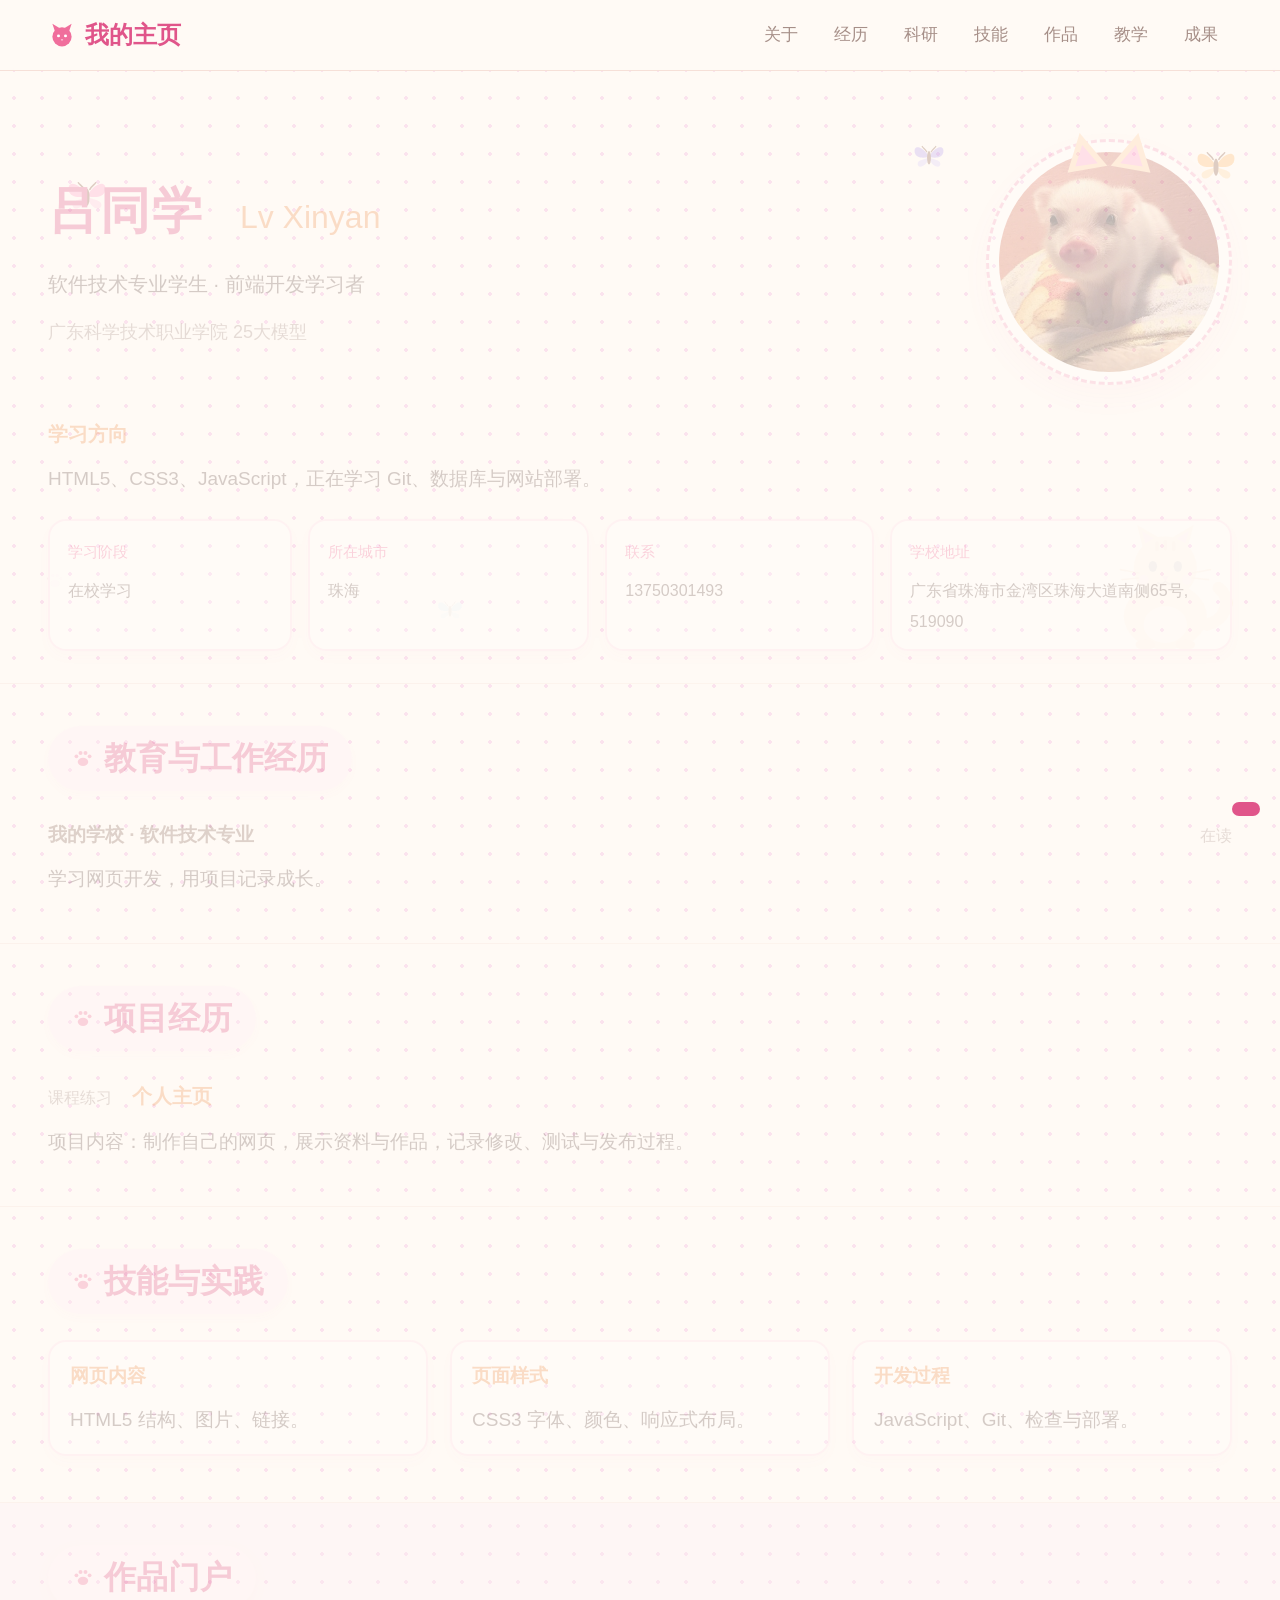
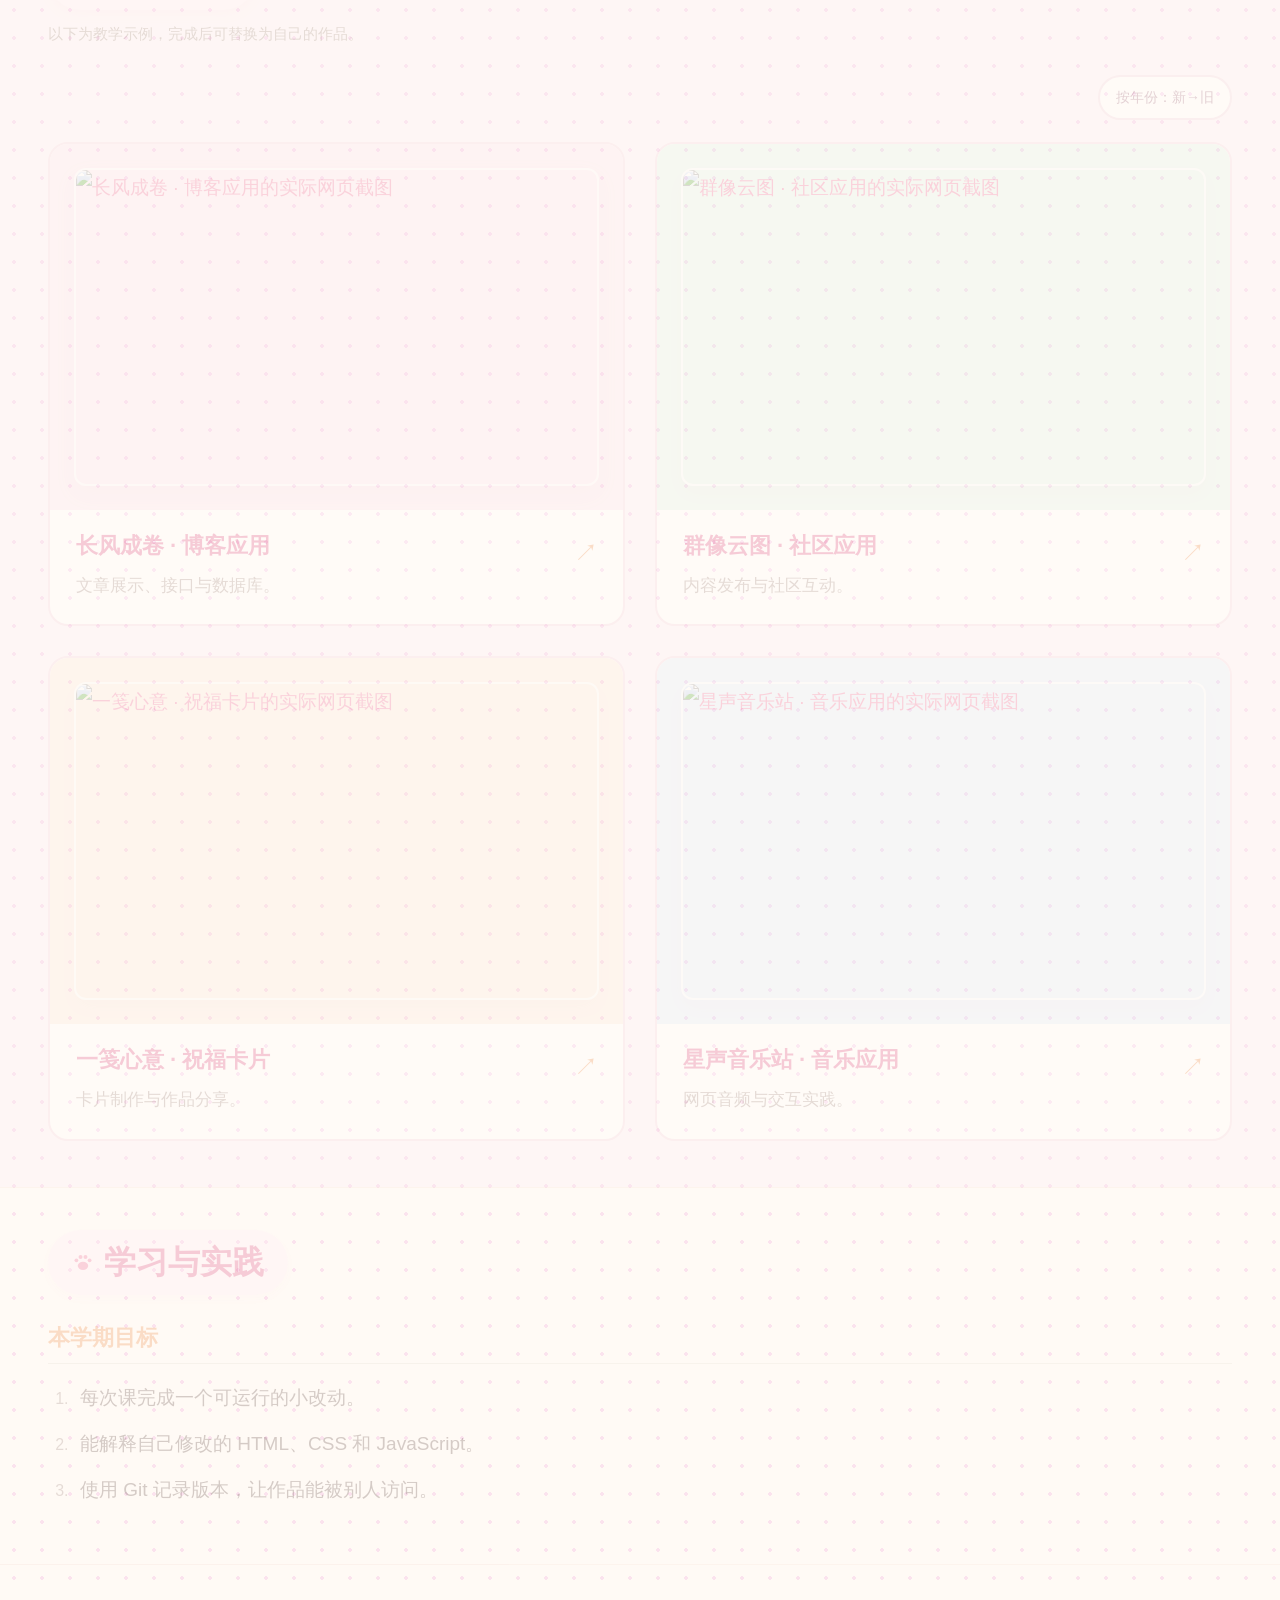
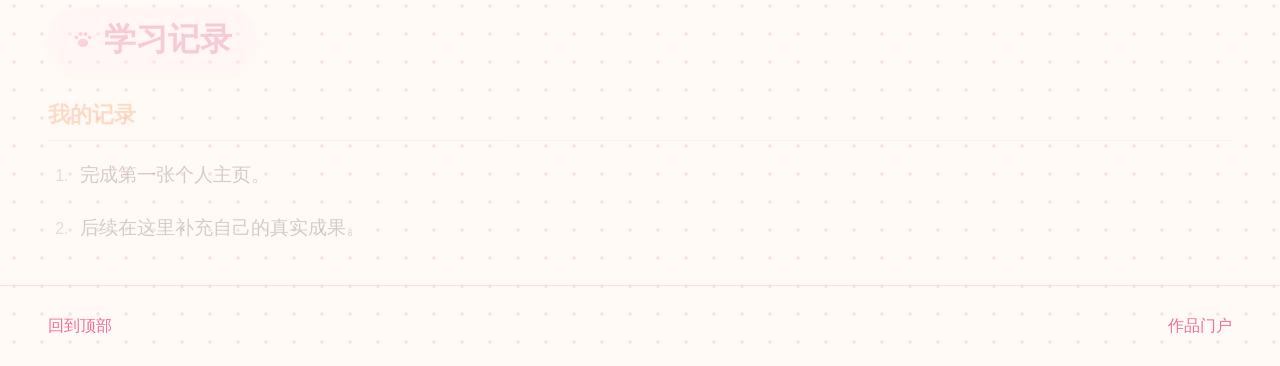
==== index.html @ 81cda2f5 "update: CI/CD Study 20260928" ====
<!DOCTYPE html>
<html lang="zh-CN">
 <head>
  <meta charset="utf-8"/>
  <meta content="width=device-width, initial-scale=1" name="viewport"/>
  <meta content="noindex, nofollow" name="robots"/>
  <meta content="课程练习：个人介绍、技能与作品门户。" name="description"/>
  <title>
   吕心妍的个人主页
  </title>
  <link href="assets/favicon.svg" rel="icon" type="image/svg+xml"/>
  <!-- CSS 负责颜色、字体、布局；defer 让 JavaScript 在 HTML 解析完成后执行。 -->
  <link href="styles.css" rel="stylesheet"/>
   <script src="works-data.js" defer></script>
  <script src="works-render.js" defer></script>
  <script src="app.js" defer></script>
 </head>
 <body>
  <a class="skip-link" href="#main">
   跳到正文
  </a>
  <!-- 第 4 课新增①：顶部阅读进度条，宽度由 JavaScript 控制 -->
  <div class="reading-progress" id="reading-progress">
  </div>
  <header class="site-header">
   <div class="container header-inner">
    <a class="brand" href="#about">
     <svg class="brand-cat" viewBox="0 0 32 32" aria-hidden="true">
      <path d="M8 12 L5 3 L13 8 Z" fill="#f06e9c"/>
      <path d="M24 12 L27 3 L19 8 Z" fill="#f06e9c"/>
      <circle cx="16" cy="18" r="11" fill="#f06e9c"/>
      <circle cx="12" cy="17" r="1.7" fill="#fff"/>
      <circle cx="20" cy="17" r="1.7" fill="#fff"/>
      <path d="M14.6 21 h2.8 l-1.4 1.6 z" fill="#fff"/>
     </svg>
     我的主页
    </a>
    <!-- href="#栏目ID" 是原生锚点：即使不加载 JavaScript，也能跳到对应栏目。 -->
    <nav aria-label="主导航">
     <a href="#about">
      关于
     </a>
     <a href="#experience">
      经历
     </a>
     <a href="#projects">
      科研
     </a>
     <a href="#skills">
      技能
     </a>
     <a href="#portfolio">
      作品
     </a>
     <a href="#teaching">
      教学
     </a>
     <a href="#publications">
      成果
     </a>
    </nav>
   </div>
  </header>
  <main id="main">
   <!-- HTML 练习：修改姓名、研究方向、照片路径和联系方式。 -->
   <section class="hero" id="about">
    <!-- 可爱装饰层：三只蝴蝶、两枚猫爪印和一只摇尾巴的小猫。纯装饰，读屏软件忽略。 -->
    <div class="hero-decor" aria-hidden="true">
     <svg class="butterfly bf-1" style="--w1:#ff9ec7;--w2:#ffc9e0" viewBox="0 0 48 42">
      <g class="wing-l">
       <path d="M23 18 C14 4 3 4 5 14 C6.5 21 15 22 23 20 Z" fill="var(--w1)"/>
       <path d="M23 21 C16 24 8 24 9 30 C10 35 18 34 23 24 Z" fill="var(--w2)"/>
      </g>
      <g class="wing-r">
       <path d="M25 18 C34 4 45 4 43 14 C41.5 21 33 22 25 20 Z" fill="var(--w1)"/>
       <path d="M25 21 C32 24 40 24 39 30 C38 35 30 34 25 24 Z" fill="var(--w2)"/>
      </g>
      <ellipse cx="24" cy="21" fill="#8a5a44" rx="2.6" ry="9"/>
      <path d="M21 13 C19 9 16 8 15 6 M27 13 C29 9 32 8 33 6" fill="none" stroke="#8a5a44" stroke-linecap="round" stroke-width="1.6"/>
     </svg>
     <svg class="butterfly bf-2" style="--w1:#b79ef0;--w2:#d9ccfb" viewBox="0 0 48 42">
      <g class="wing-l">
       <path d="M23 18 C14 4 3 4 5 14 C6.5 21 15 22 23 20 Z" fill="var(--w1)"/>
       <path d="M23 21 C16 24 8 24 9 30 C10 35 18 34 23 24 Z" fill="var(--w2)"/>
      </g>
      <g class="wing-r">
       <path d="M25 18 C34 4 45 4 43 14 C41.5 21 33 22 25 20 Z" fill="var(--w1)"/>
       <path d="M25 21 C32 24 40 24 39 30 C38 35 30 34 25 24 Z" fill="var(--w2)"/>
      </g>
      <ellipse cx="24" cy="21" fill="#8a5a44" rx="2.6" ry="9"/>
      <path d="M21 13 C19 9 16 8 15 6 M27 13 C29 9 32 8 33 6" fill="none" stroke="#8a5a44" stroke-linecap="round" stroke-width="1.6"/>
     </svg>
     <svg class="butterfly bf-3" style="--w1:#86cdf0;--w2:#bde6fa" viewBox="0 0 48 42">
      <g class="wing-l">
       <path d="M23 18 C14 4 3 4 5 14 C6.5 21 15 22 23 20 Z" fill="var(--w1)"/>
       <path d="M23 21 C16 24 8 24 9 30 C10 35 18 34 23 24 Z" fill="var(--w2)"/>
      </g>
      <g class="wing-r">
       <path d="M25 18 C34 4 45 4 43 14 C41.5 21 33 22 25 20 Z" fill="var(--w1)"/>
       <path d="M25 21 C32 24 40 24 39 30 C38 35 30 34 25 24 Z" fill="var(--w2)"/>
      </g>
      <ellipse cx="24" cy="21" fill="#8a5a44" rx="2.6" ry="9"/>
      <path d="M21 13 C19 9 16 8 15 6 M27 13 C29 9 32 8 33 6" fill="none" stroke="#8a5a44" stroke-linecap="round" stroke-width="1.6"/>
     </svg>
     <svg class="paw-float pf-1" viewBox="0 0 40 36">
      <g fill="#f6a8c6">
       <ellipse cx="20" cy="25" rx="9.5" ry="7.5"/>
       <circle cx="8" cy="15" r="3.4"/>
       <circle cx="15.5" cy="9" r="3.6"/>
       <circle cx="24.5" cy="9" r="3.6"/>
       <circle cx="32" cy="15" r="3.4"/>
      </g>
     </svg>
     <svg class="paw-float pf-2" viewBox="0 0 40 36">
      <g fill="#f6a8c6">
       <ellipse cx="20" cy="25" rx="9.5" ry="7.5"/>
       <circle cx="8" cy="15" r="3.4"/>
       <circle cx="15.5" cy="9" r="3.6"/>
       <circle cx="24.5" cy="9" r="3.6"/>
       <circle cx="32" cy="15" r="3.4"/>
      </g>
     </svg>
     <svg class="hero-cat" viewBox="0 0 180 170">
      <path class="cat-tail" d="M138 128 C162 122 168 96 152 84" fill="none" stroke="#ffcf9e" stroke-linecap="round" stroke-width="15"/>
      <ellipse cx="88" cy="118" fill="#ffcf9e" rx="50" ry="40"/>
      <ellipse cx="88" cy="128" fill="#fff3e4" rx="26" ry="22"/>
      <ellipse cx="64" cy="152" fill="#ffbf80" rx="12" ry="6.5"/>
      <ellipse cx="112" cy="152" fill="#ffbf80" rx="12" ry="6.5"/>
      <path d="M62 40 L54 8 L88 28 Z" fill="#ffcf9e"/>
      <path d="M114 40 L122 8 L88 28 Z" fill="#ffcf9e"/>
      <path d="M65 34 L60 16 L78 27 Z" fill="#ff9ec7"/>
      <path d="M111 34 L116 16 L98 27 Z" fill="#ff9ec7"/>
      <circle cx="88" cy="60" fill="#ffcf9e" r="38"/>
      <path d="M78 30 v8 M88 28 v9 M98 30 v8" fill="none" stroke="#eda75f" stroke-linecap="round" stroke-width="4"/>
      <ellipse class="cat-eye" cx="73" cy="58" fill="#4a362d" rx="5" ry="6.5"/>
      <ellipse class="cat-eye" cx="103" cy="58" fill="#4a362d" rx="5" ry="6.5"/>
      <path d="M84 70 h8 l-4 6 z" fill="#f06e9c"/>
      <path d="M88 76 Q84 81 79 78 M88 76 Q92 81 97 78" fill="none" stroke="#b0714f" stroke-linecap="round" stroke-width="2"/>
      <path d="M56 66 L34 62 M56 72 L36 74 M120 66 L142 62 M120 72 L140 74" stroke="#eda75f" stroke-linecap="round" stroke-width="2"/>
      <circle cx="62" cy="74" fill="#ffb1cd" opacity=".65" r="6"/>
      <circle cx="114" cy="74" fill="#ffb1cd" opacity=".65" r="6"/>
     </svg>
    </div>
    <div class="container">
     <div class="hero-top">
      <div class="hero-copy">
       <h1>
        吕同学
        <span>
         Lv Xinyan
        </span>
       </h1>
       <p class="hero-role">
        软件技术专业学生 · 前端开发学习者
       </p>
       <p class="hero-school">
        广东科学技术职业学院 25大模型
       </p>
      </div>
      <div class="hero-visual">
       <figure>
        <svg class="avatar-ears" viewBox="0 0 200 56" aria-hidden="true">
         <path d="M52 54 L66 8 L98 46 Z" fill="#ffcf9e"/>
         <path d="M148 54 L134 8 L102 46 Z" fill="#ffcf9e"/>
         <path d="M61 47 L69 22 L87 43 Z" fill="#ff9ec7"/>
         <path d="M139 47 L131 22 L113 43 Z" fill="#ff9ec7"/>
        </svg>
        <img alt="个人头像占位图，请替换为自己的图片" height="220" src="猪.jpg" width="220"/>
        <svg class="butterfly avatar-butterfly" style="--w1:#ffb867;--w2:#ffd9a3" viewBox="0 0 48 42" aria-hidden="true">
         <g class="wing-l">
          <path d="M23 18 C14 4 3 4 5 14 C6.5 21 15 22 23 20 Z" fill="var(--w1)"/>
          <path d="M23 21 C16 24 8 24 9 30 C10 35 18 34 23 24 Z" fill="var(--w2)"/>
         </g>
         <g class="wing-r">
          <path d="M25 18 C34 4 45 4 43 14 C41.5 21 33 22 25 20 Z" fill="var(--w1)"/>
          <path d="M25 21 C32 24 40 24 39 30 C38 35 30 34 25 24 Z" fill="var(--w2)"/>
         </g>
         <ellipse cx="24" cy="21" fill="#8a5a44" rx="2.6" ry="9"/>
         <path d="M21 13 C19 9 16 8 15 6 M27 13 C29 9 32 8 33 6" fill="none" stroke="#8a5a44" stroke-linecap="round" stroke-width="1.6"/>
        </svg>
       </figure>
      </div>
     </div>
     <div class="research-direction" id="research-direction">
      <span class="eyebrow">
       学习方向
      </span>
      <p>
       HTML5、CSS3、JavaScript，正在学习 Git、数据库与网站部署。
      </p>
     </div>
     <div class="profile-details">
      <div>
       <span>
        学习阶段
       </span>
       <p>
        在校学习
       </p>
      </div>
      <div>
       <span>
        所在城市
       </span>
       <p>
        珠海
       </p>
      </div>
      <div>
       <span>
        联系
       </span>
       <p>
        13750301493
       </p>
      </div>
      <div>
       <span>
        学校地址
       </span>
       <p>
        广东省珠海市金湾区珠海大道南侧65号, 519090
       </p>
      </div>
     </div>
    </div>
   </section>
   <!-- 每个栏目复用 section → container → 标题/内容 的结构，统一由 CSS 控制样式。 -->
   <section class="section" id="experience">
    <div class="container">
     <header class="section-heading">
      <h2>
       教育与工作经历
      </h2>
     </header>
     <div class="section-content">
      <!-- TASK-HTML：复制 experience-item 可增加一条自己的经历。 -->
      <div class="experience-item">
       <p class="experience-heading">
        <strong>
         我的学校 · 软件技术专业
        </strong>
        <time>
         在读
        </time>
       </p>
       <p class="experience-detail">
        学习网页开发，用项目记录成长。
       </p>
      </div>
     </div>
    </div>
   </section>
   <section class="section" id="projects">
    <div class="container">
     <header class="section-heading">
      <h2>
       项目经历
      </h2>
     </header>
     <div class="section-content">
      <article class="research-item">
       <h3>
        <time>
         课程练习
        </time>
        个人主页
       </h3>
       <p>
        项目内容：制作自己的网页，展示资料与作品，记录修改、测试与发布过程。
       </p>
      </article>
     </div>
    </div>
   </section>
   <section class="section" id="skills">
    <div class="container">
     <header class="section-heading">
      <h2>
       技能与实践
      </h2>
     </header>
     <div class="section-content">
      <ul class="skills-list">
       <li>
        <strong>
         网页内容
        </strong>
        HTML5 结构、图片、链接。
       </li>
       <li>
        <strong>
         页面样式
        </strong>
        CSS3 字体、颜色、响应式布局。
       </li>
       <li>
        <strong>
         开发过程
        </strong>
        JavaScript、Git、检查与部署。
       </li>
      </ul>
     </div>
    </div>
   </section>
   <section class="section" id="portfolio">
    <div class="container">
     <header class="section-heading">
      <h2>
       作品门户
      </h2>
      <p class="works-notice">
       以下为教学示例，完成后可替换为自己的作品。
      </p>
     </header>
     <!-- 第 5 课新增：筛选与排序工具条。里面的按钮由 JavaScript 生成，
          不写 JS 时这里是空的，页面照常显示全部作品。 -->
     <div class="works-toolbar">
      <div class="works-tags" id="works-tags">
      </div>
      <button class="works-sort" id="works-sort" type="button">
       按年份：新→旧
      </button>
     </div>
     <ol class="portfolio-list">
      <li class="work-card work-blog">
       <a href="https://ffd-p2-blog.netlify.app/" rel="noopener noreferrer" target="_blank">
        <div class="work-cover">
         <img alt="长风成卷 · 博客应用的实际网页截图" decoding="async" height="800" src="assets/work-blog.png" width="1200"/>
        </div>
        <div class="work-copy">
         <h3>
          长风成卷 · 博客应用
         </h3>
         <p>
          文章展示、接口与数据库。
         </p>
        </div>
       </a>
      </li>
      <li class="work-card work-community">
       <a href="https://ffd-p3-community.netlify.app/" rel="noopener noreferrer" target="_blank">
        <div class="work-cover">
         <img alt="群像云图 · 社区应用的实际网页截图" decoding="async" height="800" src="assets/work-community.png" width="1200"/>
        </div>
        <div class="work-copy">
         <h3>
          群像云图 · 社区应用
         </h3>
         <p>
          内容发布与社区互动。
         </p>
        </div>
       </a>
      </li>
      <li class="work-card work-greeting-card">
       <a href="https://ffd-p4-greeting-card.netlify.app/" rel="noopener noreferrer" target="_blank">
        <div class="work-cover">
         <img alt="一笺心意 · 祝福卡片的实际网页截图" decoding="async" height="800" src="assets/work-greeting-card.png" width="1200"/>
        </div>
        <div class="work-copy">
         <h3>
          一笺心意 · 祝福卡片
         </h3>
         <p>
          卡片制作与作品分享。
         </p>
        </div>
       </a>
      </li>
      <li class="work-card work-music-station">
       <a href="https://ffd-p5-music-station.netlify.app/" rel="noopener noreferrer" target="_blank">
        <div class="work-cover">
         <img alt="星声音乐站 · 音乐应用的实际网页截图" decoding="async" height="800" src="assets/work-music-station.png" width="1200"/>
        </div>
        <div class="work-copy">
         <h3>
          星声音乐站 · 音乐应用
         </h3>
         <p>
          网页音频与交互实践。
         </p>
        </div>
       </a>
      </li>
     </ol>
    </div>
   </section>
   <section class="section" id="teaching">
    <div class="container">
     <header class="section-heading">
      <h2>
       学习与实践
      </h2>
     </header>
     <div class="section-content">
      <div class="teaching-group">
       <h3>
        本学期目标
       </h3>
       <ol>
        <li>
         每次课完成一个可运行的小改动。
        </li>
        <li>
         能解释自己修改的 HTML、CSS 和 JavaScript。
        </li>
        <li>
         使用 Git 记录版本，让作品能被别人访问。
        </li>
       </ol>
      </div>
     </div>
    </div>
   </section>
   <section class="section" id="publications">
    <div class="container">
     <header class="section-heading">
      <h2>
       学习记录
      </h2>
     </header>
     <div class="section-content">
      <div class="publication-group">
       <h3>
        我的记录
       </h3>
       <ol class="references">
        <li>
         完成第一张个人主页。
        </li>
        <li>
         后续在这里补充自己的真实成果。
        </li>
       </ol>
      </div>
     </div>
    </div>
   </section>
  </main>
  <!-- 第 4 课新增：这两块由 JavaScript 控制，不写 JS 时它们不会出现 -->
  <p aria-live="polite" class="section-indicator" id="section-indicator">
  </p>
  <button aria-label="返回页面顶部" class="to-top" id="to-top" type="button">
   <svg class="paw-icon" viewBox="0 0 40 36" aria-hidden="true">
    <g fill="currentColor">
     <ellipse cx="20" cy="25" rx="9.5" ry="7.5"/>
     <circle cx="8" cy="15" r="3.4"/>
     <circle cx="15.5" cy="9" r="3.6"/>
     <circle cx="24.5" cy="9" r="3.6"/>
     <circle cx="32" cy="15" r="3.4"/>
    </g>
   </svg>
  </button>
  <footer>
   <div class="container footer-inner">
    <a href="#about">
     回到顶部
    </a>
    <a href="#portfolio">
     作品门户
    </a>
   </div>
  </footer>
 </body>
</html>
---- styles.css ----
/* 1. 可爱风：优先用系统圆体（幼圆 / 圆体），没有再退回普通黑体。 */
:root {
  /* 可爱配色：奶油底色、樱花粉主色、蜜桃橘次标题、蜂蜜黄点缀。 */
  --text: #6b5550;
  --muted: #a68f88;
  --accent: #f06e9c;
  --heading: #e0558a;
  --subheading: #f0924f;
  --gold: #f6c453;
  --heading-wash: #ffeef5;
  --body-size: 19px;
  --title-size: 32px;
  --line: #f6e0d8;
  --background: #fffaf5;
}
* { box-sizing: border-box; }
html { scroll-padding-top: 94px; scroll-behavior: smooth; }
body {
  margin: 0;
  color: var(--text);
  background: var(--background);
  /* 浅浅的粉色波点，像奶油蛋糕上的糖粒 */
  background-image: radial-gradient(#fbe3ee 1.6px, transparent 1.7px);
  background-size: 28px 28px;
  font: var(--body-size)/1.9 "Yuanti SC", "YouYuan", "幼圆", "PingFang SC", "Hiragino Sans GB", "Microsoft YaHei", sans-serif;
}
a { color: var(--accent); text-decoration: none; transition: color .2s ease; }
a:hover { text-decoration: underline; text-underline-offset: 5px; }
a:focus-visible { outline: 2px solid var(--accent); outline-offset: 5px; }
h1, h2, h3, p, figure { margin: 0; }
h1, h2, h3 { line-height: 1.5; }
h2 { font-size: var(--title-size); font-weight: 600; color: var(--heading); }
h3 { font-size: 22px; font-weight: 600; color: var(--subheading); }
::selection { background: #ffd3e6; }
.container { width: min(1200px, calc(100% - 96px)); margin-inline: auto; }
.skip-link { position: fixed; top: -100px; left: 16px; z-index: 30; padding: 10px; background: white; }
.skip-link:focus { top: 12px; }

/* 2. 顶部只保留姓名和普通锚点导航。 */
.site-header { position: sticky; top: 0; z-index: 10; background: #fffaf5f2; backdrop-filter: blur(12px); border-bottom: 1px solid var(--line); }
.header-inner { display: flex; justify-content: space-between; align-items: center; gap: 30px; min-height: 70px; }
.brand { display: flex; align-items: center; gap: 9px; font-size: 24px; font-weight: 600; color: var(--heading); white-space: nowrap; }
.brand:hover { text-decoration: none; }
.brand-cat { width: 28px; height: 28px; transition: transform .3s ease; }
.brand:hover .brand-cat { transform: rotate(-10deg) scale(1.12); }
nav { display: flex; gap: 8px; }
nav a { color: var(--muted); font-size: 17px; padding: 4px 14px; border-radius: 999px; transition: background .2s ease, color .2s ease, transform .2s ease; }
nav a:hover { color: var(--heading); background: var(--heading-wash); text-decoration: none; transform: translateY(-1px); }
/* JavaScript 只切换类名；选中时的外观仍由 CSS 负责。 */
nav a.is-current { color: #fff; font-weight: 600; background: var(--accent); }

/* 3. 个人介绍：文字和照片并排，基本资料全部展开。 */
.hero { position: relative; overflow: hidden; padding: 44px 0 32px; }
.hero-top { display: flex; justify-content: space-between; align-items: center; gap: 32px; }
h1 { font-size: 50px; font-weight: 600; color: var(--heading); letter-spacing: 2px; margin-bottom: 16px; }
h1 span { font-size: 32px; font-weight: 400; letter-spacing: 0; color: var(--subheading); margin-left: 20px; }
.hero-role { margin-bottom: 12px; font-size: 20px; }
.hero-school { color: var(--muted); font-size: 18px; }
.hero-visual { flex-shrink: 0; }
.hero-visual figure { position: relative; padding: 10px; border: 3px dashed #f6a8c6; border-radius: 50%; background: #fff; box-shadow: 0 12px 32px #f06e9c22; transition: transform .35s ease; }
.hero-visual figure:hover { transform: rotate(-3deg) scale(1.04); }
.hero-visual img { display: block; width: 220px; height: 220px; object-fit: cover; border-radius: 50%; }
/* 给头像戴上小猫耳朵 */
.avatar-ears { position: absolute; top: -16px; left: 50%; transform: translateX(-50%); width: 72%; pointer-events: none; }
/* 停在相框角上的小蝴蝶，只扇翅膀不飞走 */
.avatar-butterfly { position: absolute; top: 2%; right: -4%; width: 34px; pointer-events: none; animation: butterfly-bob 3s ease-in-out infinite; }
.research-direction { margin-top: 30px; }
.research-direction > span { font-size: 20px; font-weight: 600; color: var(--subheading); }
.research-direction p { margin-top: 8px; font-size: var(--body-size); }
.research-direction strong { font-weight: 600; color: var(--heading); }
.profile-details { display: grid; grid-template-columns: 1fr 1.15fr 1.1fr 1.4fr; gap: 16px; margin-top: 22px; }
.profile-details > div { padding: 12px 18px; background: #ffffffd9; border: 2px solid #ffe0ec; border-radius: 18px; box-shadow: 0 6px 16px #f06e9c14; transition: transform .25s ease, box-shadow .25s ease; }
.profile-details > div:hover { transform: translateY(-3px); box-shadow: 0 10px 22px #f06e9c26; }
.profile-details > div > span { color: var(--accent); font-size: 15px; }
.profile-details p { margin-top: 7px; font-size: 16px; }
.profile-details a { overflow-wrap: anywhere; }
.birth-date { white-space: nowrap; }

/* 4. 正文平铺：主栏目保留浅底，科研子项目用纯文字、字重和间距分层。 */
.section { border-top: 1px solid var(--line); padding: 42px 0 46px; }
.section-heading { margin-bottom: 26px; }
.section-heading h2 { display: inline-flex; align-items: center; gap: 10px; padding: 8px 24px 9px; background: var(--heading-wash); border-radius: 999px; box-shadow: 0 4px 12px #f06e9c14; }
.section-heading h2::before { content: ""; width: 22px; height: 20px; background: url("data:image/svg+xml,%3Csvg xmlns='http://www.w3.org/2000/svg' viewBox='0 0 40 36'%3E%3Cellipse cx='20' cy='25' rx='9.5' ry='7.5' fill='%23f06e9c'/%3E%3Ccircle cx='8' cy='15' r='3.4' fill='%23f06e9c'/%3E%3Ccircle cx='15.5' cy='9' r='3.6' fill='%23f06e9c'/%3E%3Ccircle cx='24.5' cy='9' r='3.6' fill='%23f06e9c'/%3E%3Ccircle cx='32' cy='15' r='3.4' fill='%23f06e9c'/%3E%3C/svg%3E") center/contain no-repeat; }
.experience-item { margin-bottom: 26px; }
.experience-item:last-child { margin-bottom: 0; }
.experience-heading { display: flex; justify-content: space-between; align-items: baseline; gap: 24px; }
.experience-heading strong { font-size: var(--body-size); font-weight: 600; color: #8a6a5e; }
.experience-heading time { flex-shrink: 0; color: var(--muted); font-size: 16px; font-variant-numeric: tabular-nums; }
.experience-detail { margin-top: 8px; color: var(--text); font-size: var(--body-size); }
.research-item { margin-bottom: 28px; }
.research-item:last-child { margin-bottom: 0; }
.research-item h3 { font-size: 20px; line-height: 1.9; }
.research-item time { font-size: 16px; font-weight: 400; color: var(--muted); margin-right: 16px; }
.research-item p { font-size: var(--body-size); margin-top: 8px; line-height: 1.95; }
.skills-list { list-style: none; margin: 0; padding: 0; display: grid; grid-template-columns: repeat(3, 1fr); gap: 22px; }
.skills-list li { font-size: var(--body-size); padding: 16px 20px; background: #fff; border: 2px solid #ffe0ec; border-radius: 18px; box-shadow: 0 6px 16px #f06e9c12; transition: transform .25s ease; }
.skills-list li:hover { transform: translateY(-4px) rotate(-.5deg); }
.skills-list strong { display: block; margin-bottom: 8px; font-weight: 600; color: var(--subheading); }
/* 作品图像是实际网站截图。Grid 管布局，CSS 过渡负责轻微悬停效果。 */
#portfolio { background: #fdeff5; }
.portfolio-list { padding: 0; margin: 0; list-style: none; display: grid; grid-template-columns: repeat(2, minmax(0, 1fr)); gap: 30px; }
.work-card { min-width: 0; }
.work-card > a { display: block; height: 100%; border: 2px solid #f6d3e2; border-radius: 20px; overflow: hidden; background: #fff; transition: transform .3s ease, box-shadow .3s ease, border-color .3s ease; }
.work-card > a:hover { text-decoration: none; transform: translateY(-6px) rotate(-.6deg); border-color: var(--accent); box-shadow: 0 16px 34px #f06e9c26; }
.work-card > a:focus-visible { outline-offset: 5px; }
.work-cover { background: #fce3ee; padding: 24px; overflow: hidden; }
.work-community .work-cover { background: #e2f4e9; }
.work-greeting-card .work-cover { background: #fdeadb; }
.work-music-station .work-cover { background: #e0edfb; }
.work-cover img { display: block; width: 100%; height: auto; aspect-ratio: 1.65; object-fit: cover; object-position: top; border: 2px solid #ffffffcc; border-radius: 12px; box-shadow: 0 8px 20px #d87ba014; transition: transform .4s ease; }
.work-card > a:hover img { transform: scale(1.025); }
.work-copy { position: relative; padding: 19px 26px 22px; }
.work-copy h3 { color: var(--heading); font-size: 22px; padding-right: 28px; }
.work-copy p { margin-top: 8px; font-size: 17px; color: var(--muted); }
.work-copy:after { content: '↗'; position: absolute; top: 20px; right: 25px; color: var(--subheading); font-size: 24px; }
.teaching-group { margin-bottom: 26px; scroll-margin-top: 94px; }
.teaching-group:last-child { margin-bottom: 0; }
.teaching-group h3 { margin-bottom: 16px; padding-bottom: 9px; border-bottom: 1px solid #e4ded2; }
.teaching-group ol { margin: 0; padding-left: 25px; }
.teaching-group li { padding-left: 7px; margin-bottom: 10px; font-size: var(--body-size); }
.teaching-group li::marker { color: var(--muted); font-size: 16px; }
.publication-group { margin-bottom: 28px; }
.publication-group:last-child { margin-bottom: 0; }
.publication-group h3 { margin-bottom: 16px; padding-bottom: 9px; border-bottom: 1px solid #e4ded2; }
.references { margin: 0; padding-left: 25px; }
.references li { padding-left: 7px; margin-bottom: 17px; font-size: var(--body-size); line-height: 1.9; overflow-wrap: anywhere; }
.references li::marker { color: var(--muted); font-size: 16px; }
.references strong { font-weight: 600; color: var(--heading); }
footer { border-top: 1px solid var(--line); padding: 25px 0; }
.footer-inner { display: flex; align-items: center; justify-content: space-between; gap: 25px; }
.footer-name { font-size: 20px; }
.footer-name > span { font-size: 17px; margin-left: 8px; color: var(--muted); }
.footer-inner a { font-size: 16px; }
.back-top { white-space: nowrap; }

/* 5. 手机只调整布局，所有正文依旧直接可见。 */
@media (max-width: 1000px) {
  .container { width: calc(100% - 64px); }
  nav { gap: 20px; }
  .profile-details { grid-template-columns: repeat(2, 1fr); gap: 16px 30px; }
  .experience-heading { display: block; }
  .experience-heading time { display: block; margin-top: 4px; }
  .work-cover { padding: 18px; }
  .work-copy { padding: 18px; }
  .work-copy h3 { font-size: 20px; }
}
@media (max-width: 640px) {
  :root { --body-size: 18px; --title-size: 27px; }
  html { scroll-padding-top: 110px; }
  .container { width: calc(100% - 40px); }
  .header-inner { display: block; min-height: 90px; padding: 10px 0; }
  .brand { font-size: 21px; }
  nav { justify-content: space-between; gap: 12px; margin-top: 6px; }
  nav a { font-size: 14px; }
  .hero { padding: 28px 0; }
  .hero-top { display: block; position: relative; }
  h1 { font-size: 38px; line-height: 1.3; margin-bottom: 18px; padding-right: 166px; min-height: 160px; }
  h1 span { display: block; font-size: 25px; margin: 8px 0 0; }
  .hero-role { font-size: 17px; margin-bottom: 12px; }
  .hero-school { font-size: 16px; }
  .hero-visual img { width: 140px; height: 140px; }
  .hero-visual figure { padding: 6px; }
  .hero-visual { position: absolute; top: 0; right: 0; }
  .research-direction { margin-top: 23px; }
  .research-direction p { font-size: var(--body-size); }
  .profile-details { gap: 14px 20px; }
  .profile-details p { font-size: 15px; }
  .profile-details > div > span { font-size: 14px; }
  .section { padding: 26px 0 28px; }
  .section-heading { margin-bottom: 18px; }
  .section-heading h2 { padding: 5px 14px 7px; }
  h2 { font-size: var(--title-size); }
  h3 { font-size: 20px; }
  .experience-heading strong { font-size: 18px; }
  .experience-detail { font-size: var(--body-size); }
  .research-item h3 { font-size: 18px; }
  .research-item time { display: block; margin-right: 0; }
  .research-item p { font-size: var(--body-size); }
  .skills-list { grid-template-columns: 1fr; gap: 14px; }
  .skills-list strong { margin-bottom: 2px; }
  .portfolio-list { grid-template-columns: 1fr; gap: 22px; }
  .work-cover { padding: 18px; }
  .work-copy { padding: 16px 18px 19px; }
  .work-copy h3 { font-size: 20px; }
  .work-copy p { font-size: 16px; }
  .teaching-group { scroll-margin-top: 110px; }
  .skills-list li, .portfolio-list li, .teaching-group li, .references li { font-size: var(--body-size); }
  .footer-inner { display: block; }
  .footer-inner > div { margin-bottom: 16px; }
}
/* 尊重减少动态效果设置：保留阅读、键盘操作，关闭滚动和悬停动画。 */
@media (prefers-reduced-motion: reduce) {
  html { scroll-behavior: auto; }
  *, *:before, *:after { transition: none !important; animation: none !important; }
  .work-card > a:hover, .work-card > a:hover img { transform: none; }
}
@media print {
  .site-header, .skip-link, .back-top { display: none; }
  .container { width: 100%; }
  .hero { padding-top: 0; }
  .section { padding: 20px 0; }
  .research-item, .experience-item, .references li { break-inside: avoid; }
  a { color: inherit; }
  .section-heading h2, .research-item h3 { background: none; border: 0; padding-inline: 0; }
  #portfolio { background: none; }
  .work-card { break-inside: avoid; }
  .work-cover { padding: 8px; }
  .work-card > a, .hero-visual figure { box-shadow: none; }
}

.works-notice { font-size: 15px; color: var(--muted); margin-top: 10px; }

/* ---------- 第 4 课新增：四处由 JavaScript 控制的视觉效果 ---------- */

/* 当前栏目指示器。固定在右下角，内容由 JS 写进去。
   默认 opacity:0 —— 没写 JS 时它存在但看不见，一写就会浮现。 */
.section-indicator {
  position: fixed;
  right: 20px;
  bottom: 84px;
  padding: 7px 14px;
  border-radius: 999px;
  background: var(--heading);
  color: #fff;
  font-size: 13px;
  letter-spacing: 1px;
  opacity: 0;
  transform: translateY(6px);
  transition: opacity .25s, transform .25s;
  pointer-events: none;
  z-index: 20;
}
/* JS 往里写了文字之后，:not(:empty) 就命中了，标签自动浮现 */
.section-indicator:not(:empty) { opacity: 1; transform: none; }

/* 返回顶部按钮。默认隐藏，滚过一屏由 JS 加上 is-visible 才出现。 */
.to-top {
  position: fixed;
  right: 20px;
  bottom: 24px;
  width: 46px;
  height: 46px;
  border: 1px solid var(--gold);
  border-radius: 50%;
  background: #fff;
  color: var(--heading);
  font-size: 20px;
  line-height: 1;
  cursor: pointer;
  opacity: 0;
  transform: translateY(10px);
  transition: opacity .25s, transform .25s, background .2s;
  pointer-events: none;
  z-index: 20;
}
.to-top.is-visible { opacity: 1; transform: none; pointer-events: auto; }
.to-top:hover { background: var(--heading-wash); }

/* 让锚点跳转和"返回顶部"都平滑滚动。
   prefers-reduced-motion 是系统里"减少动态效果"的设置，要尊重它。 */
@media (prefers-reduced-motion: no-preference) {
  html { scroll-behavior: smooth; }
}

@media (max-width: 640px) {
  .section-indicator { right: 12px; bottom: 74px; font-size: 12px; }
  .to-top { right: 12px; bottom: 16px; width: 42px; height: 42px; }
}

/* 第 04 课 TODO 03：顶部阅读进度条。
   固定在页面最上沿，宽度由 JS 按滚动比例设置。
   初始 width:0，所以不写 JS 时它存在但看不见。 */
.reading-progress {
  position: fixed;
  top: 0;
  left: 0;
  height: 3px;
  width: 0;
  background: linear-gradient(90deg, var(--gold), var(--accent));
  z-index: 30;
  transition: width .08s linear;
}

/* 第 04 课「已写好的部分」：栏目进入视口时淡入上移（IntersectionObserver 加上 is-visible 类）。
   默认往下偏移 24px 且半透明；JS 给它加上 is-visible 才归位。
   注意这里**不能**写成一开始就 display:none——那样没写 JS 的人
   会看到一个空白页面，页面就彻底不可用了。半透明至少还看得见。 */
.section, .hero {
  opacity: .28;
  transform: translateY(24px);
  transition: opacity .55s ease, transform .55s ease;
}
.section.is-visible, .hero.is-visible {
  opacity: 1;
  transform: none;
}

/* 系统开了"减少动态效果"时，一切照常显示，不做动画 */
@media (prefers-reduced-motion: reduce) {
  .section, .hero { opacity: 1; transform: none; transition: none; }
  .reading-progress { transition: none; }
}

/* ---------- 第 5 课新增：筛选与排序工具条 ---------- */
.works-toolbar {
  display: flex;
  flex-wrap: wrap;
  align-items: center;
  gap: 10px;
  margin: 18px 0 22px;
}
.works-tags { display: flex; flex-wrap: wrap; gap: 8px; }
.works-tags button,
.works-sort {
  padding: 7px 16px;
  border: 2px solid #f3d3e0;
  border-radius: 999px;
  background: #fff;
  color: #a06b80;
  font: inherit;
  font-size: 14px;
  cursor: pointer;
  transition: border-color .18s, background .18s, color .18s, transform .18s;
}
.works-tags button:hover,
.works-sort:hover { border-color: var(--accent); transform: translateY(-1px); }
/* 选中的标签用主色填充，一眼能看出"现在在筛什么" */
.works-tags button[aria-pressed="true"] {
  border-color: var(--accent);
  background: var(--accent);
  color: #fff;
}
.works-sort { margin-left: auto; }

/* 年份徽标：贴在封面右上角 */
.work-card { position: relative; }
.work-year {
  position: absolute;
  top: 12px;
  right: 12px;
  padding: 3px 10px;
  border-radius: 999px;
  background: rgba(240, 110, 156, .9);
  color: #fff;
  font-size: 13px;
  letter-spacing: .04em;
  z-index: 2;
}

/* 没有作品时的提示，不要让列表空着什么都不说 */
.works-empty {
  grid-column: 1 / -1;
  padding: 40px 0;
  text-align: center;
  color: #8a857a;
}

@media (max-width: 640px) {
  .works-sort { margin-left: 0; }
}

/* ---------- 可爱装饰：小猫、蝴蝶与猫爪 ---------- */

/* 首屏装饰层：盖在内容上方但不挡点击 */
.hero-decor { position: absolute; inset: 0; pointer-events: none; z-index: 1; }
.hero .container { position: relative; z-index: 2; }

/* 蝴蝶：翅膀绕身体轴快速扇动，整体沿弧线慢慢飞 */
.butterfly { position: absolute; width: 46px; overflow: visible; }
.butterfly .wing-l, .butterfly .wing-r { transform-box: view-box; transform-origin: 24px 21px; animation: wing-flap .38s ease-in-out infinite alternate; }
.butterfly .wing-r { animation-direction: alternate-reverse; }
@keyframes wing-flap {
  from { transform: scaleX(1); }
  to { transform: scaleX(.25); }
}
.bf-1 { top: 14%; left: 5%; animation: fly-1 12s ease-in-out infinite; }
.bf-2 { top: 8%; right: 26%; width: 36px; animation: fly-2 14s ease-in-out 1.4s infinite; }
.bf-3 { bottom: 10%; left: 34%; width: 30px; animation: fly-3 11s ease-in-out .7s infinite; }
@keyframes fly-1 {
  0%, 100% { transform: translate(0, 0) rotate(-8deg); }
  25% { transform: translate(46px, -34px) rotate(6deg); }
  50% { transform: translate(96px, -8px) rotate(-5deg); }
  75% { transform: translate(40px, 18px) rotate(7deg); }
}
@keyframes fly-2 {
  0%, 100% { transform: translate(0, 0) rotate(6deg); }
  30% { transform: translate(-52px, 26px) rotate(-7deg); }
  60% { transform: translate(-20px, 58px) rotate(5deg); }
  80% { transform: translate(-70px, 10px) rotate(-4deg); }
}
@keyframes fly-3 {
  0%, 100% { transform: translate(0, 0) rotate(-5deg); }
  33% { transform: translate(38px, -26px) rotate(8deg); }
  66% { transform: translate(-24px, -40px) rotate(-6deg); }
}
/* 头像上的迷你蝴蝶：只轻轻上下浮动 */
@keyframes butterfly-bob {
  0%, 100% { transform: rotate(14deg) translateY(0); }
  50% { transform: rotate(10deg) translateY(-4px); }
}

/* 漂浮的猫爪印 */
.paw-float { position: absolute; opacity: .5; animation: paw-drift 5.5s ease-in-out infinite alternate; }
.pf-1 { top: 10%; right: 12%; width: 26px; }
.pf-2 { bottom: 16%; left: 3.5%; width: 20px; animation-delay: 1.2s; }
@keyframes paw-drift {
  from { transform: translateY(0) rotate(-10deg); }
  to { transform: translateY(-14px) rotate(12deg); }
}

/* 坐在首屏右下角的小猫：会摇尾巴、会眨眼 */
.hero-cat { position: absolute; right: 3%; bottom: 4%; width: 150px; }
.cat-tail { transform-box: view-box; transform-origin: 138px 128px; animation: tail-wag 2.6s ease-in-out infinite; }
@keyframes tail-wag {
  0%, 100% { transform: rotate(-7deg); }
  50% { transform: rotate(11deg); }
}
.cat-eye { transform-box: fill-box; transform-origin: center; animation: cat-blink 4.4s infinite; }
@keyframes cat-blink {
  0%, 91%, 98%, 100% { transform: scaleY(1); }
  94% { transform: scaleY(.08); }
}

/* 返回顶部按钮里的小猫爪 */
.to-top { display: inline-flex; align-items: center; justify-content: center; }
.to-top .paw-icon { width: 20px; height: 18px; }

@media (max-width: 1000px) {
  .hero-cat { width: 110px; }
  .bf-2 { right: 18%; }
}
@media (max-width: 640px) {
  .hero-cat { width: 84px; right: 2%; bottom: 2%; }
  .bf-3 { display: none; }
  .butterfly { width: 32px; }
  .bf-1 { top: 4%; }
  .paw-float { opacity: .35; }
}

@media print {
  .hero-decor { display: none; }
}
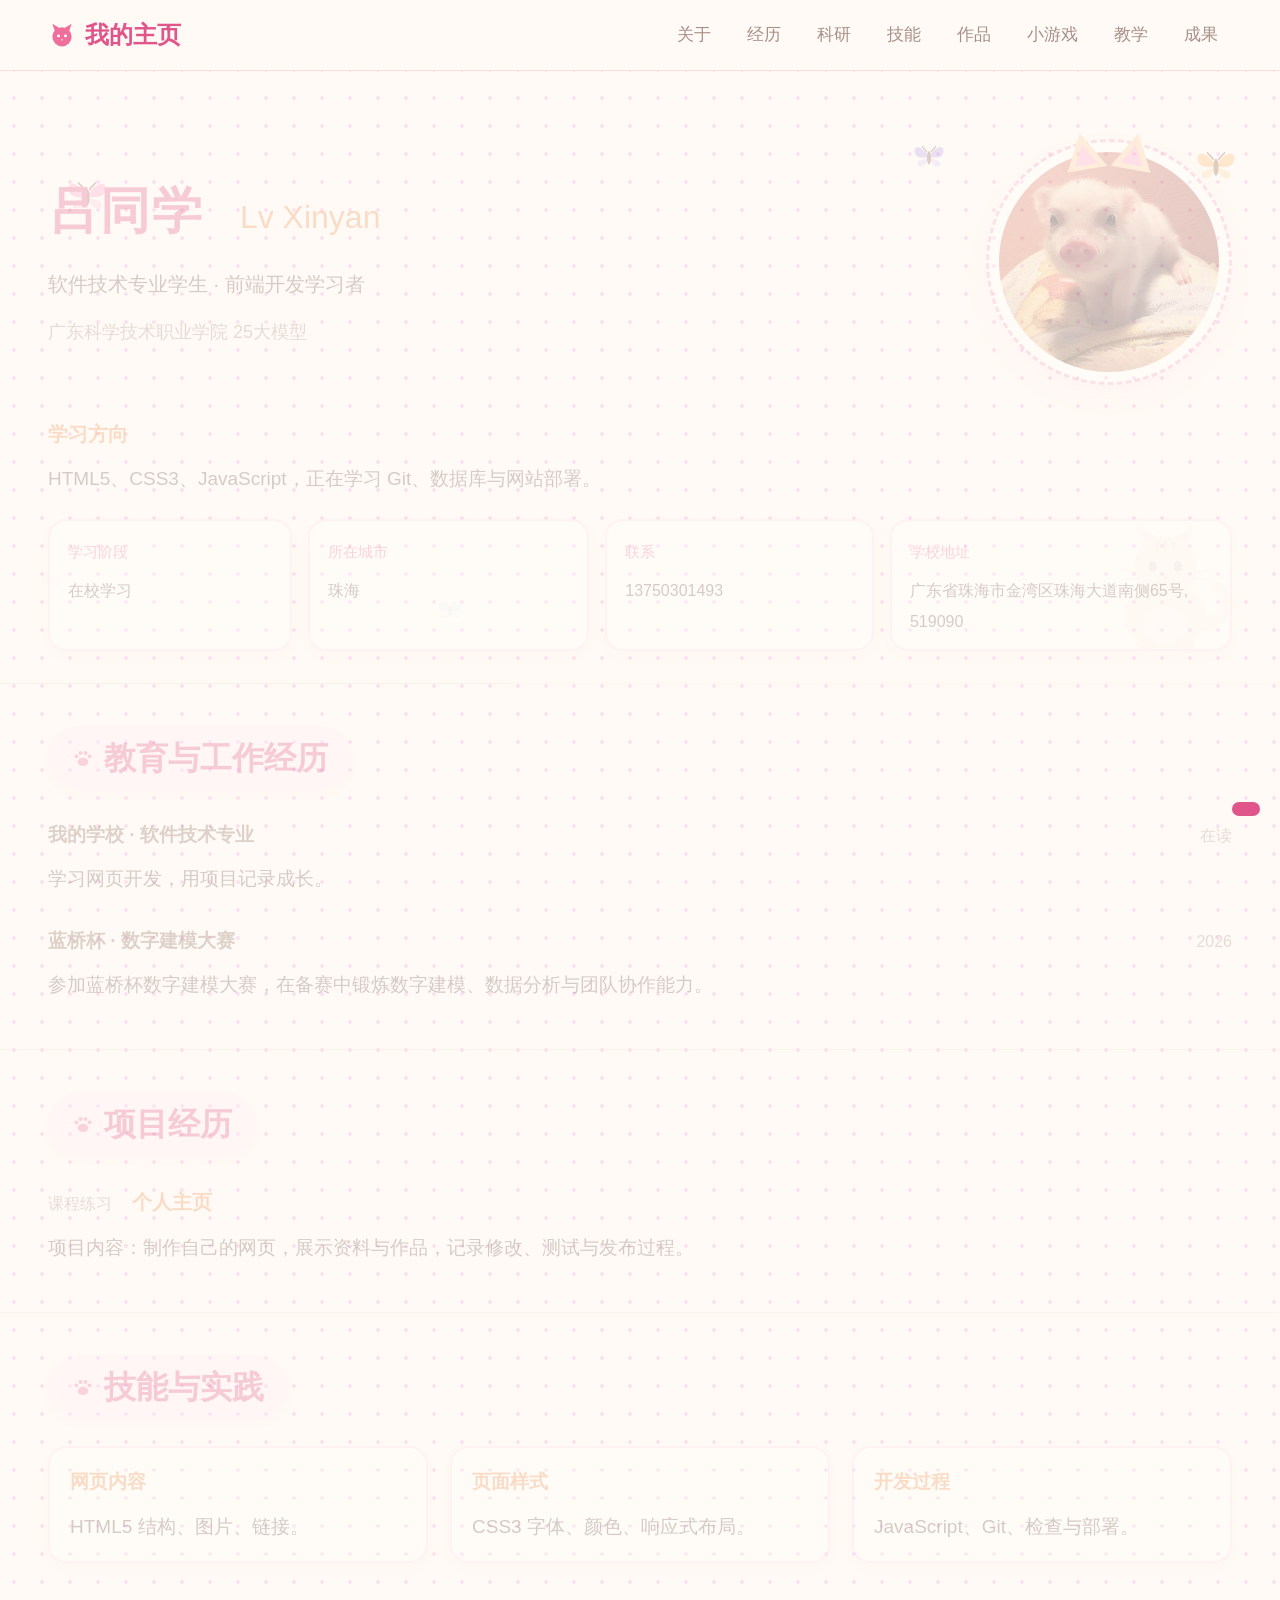
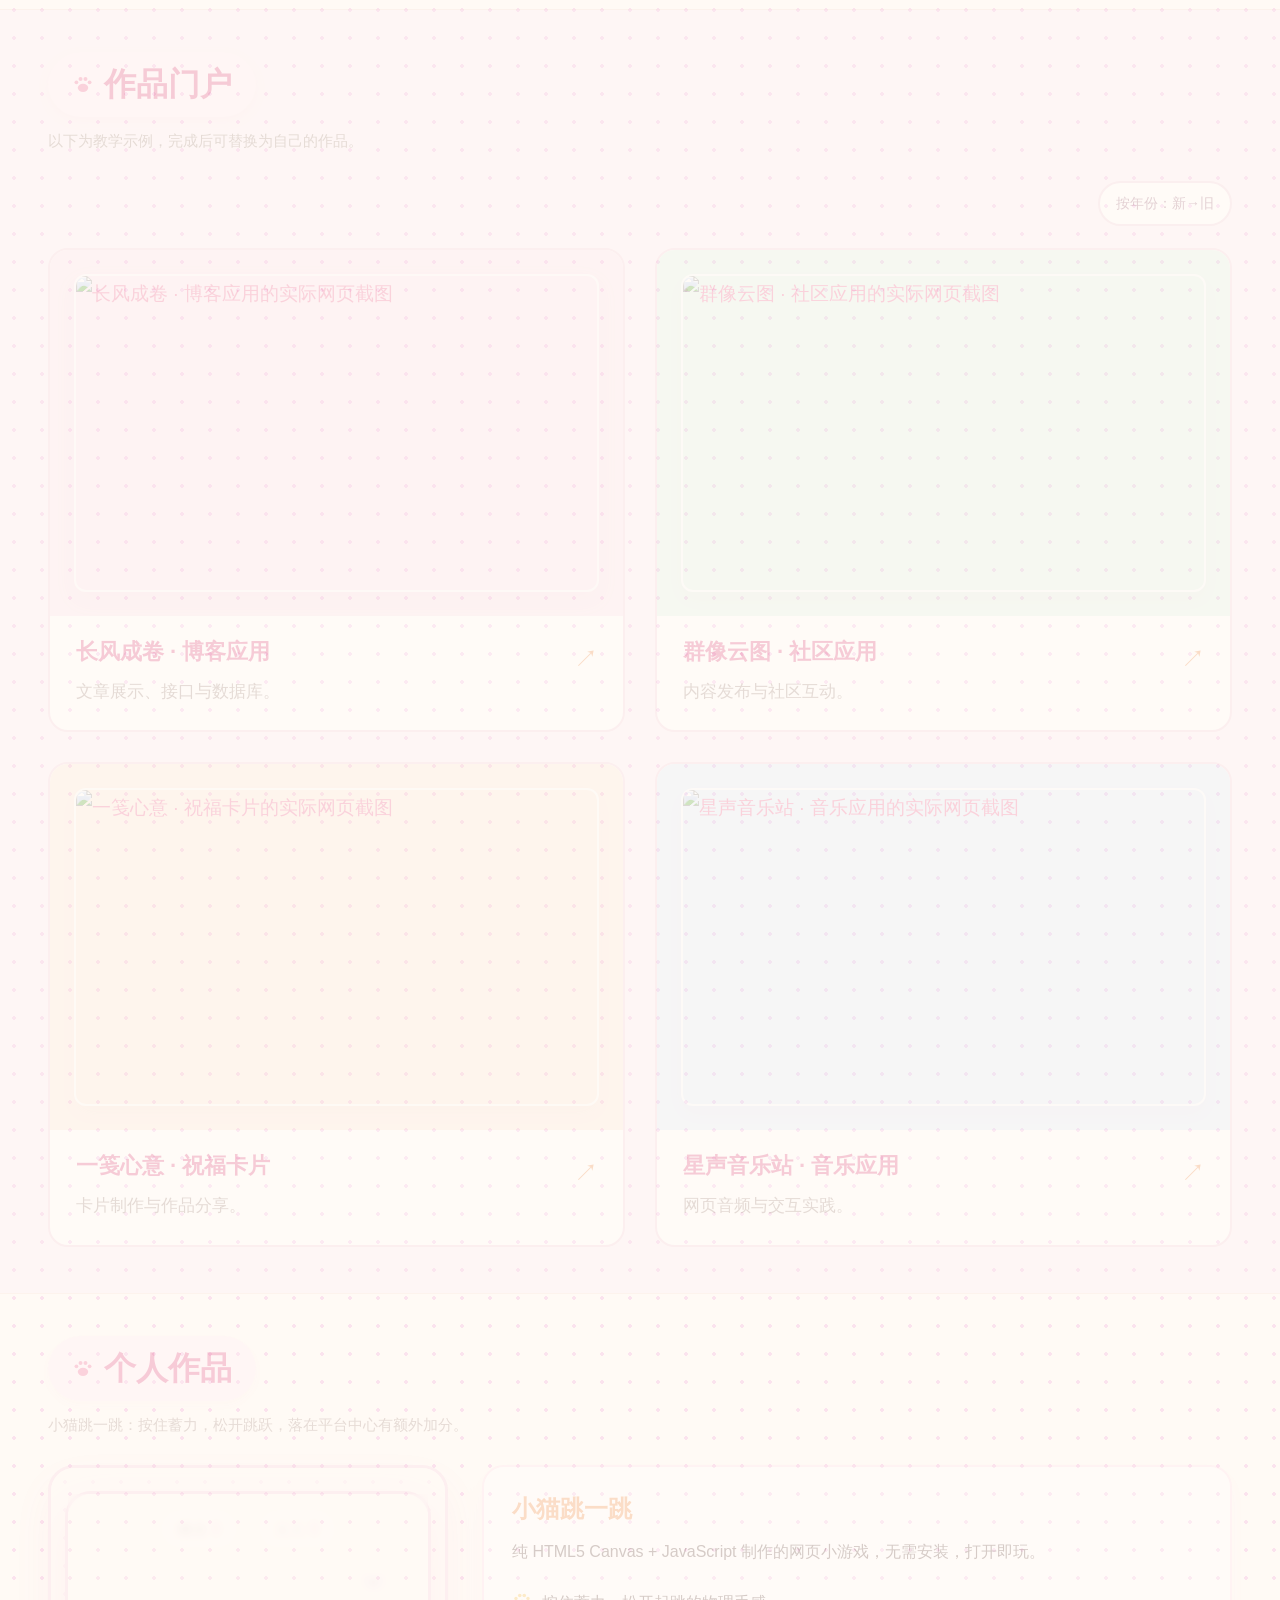
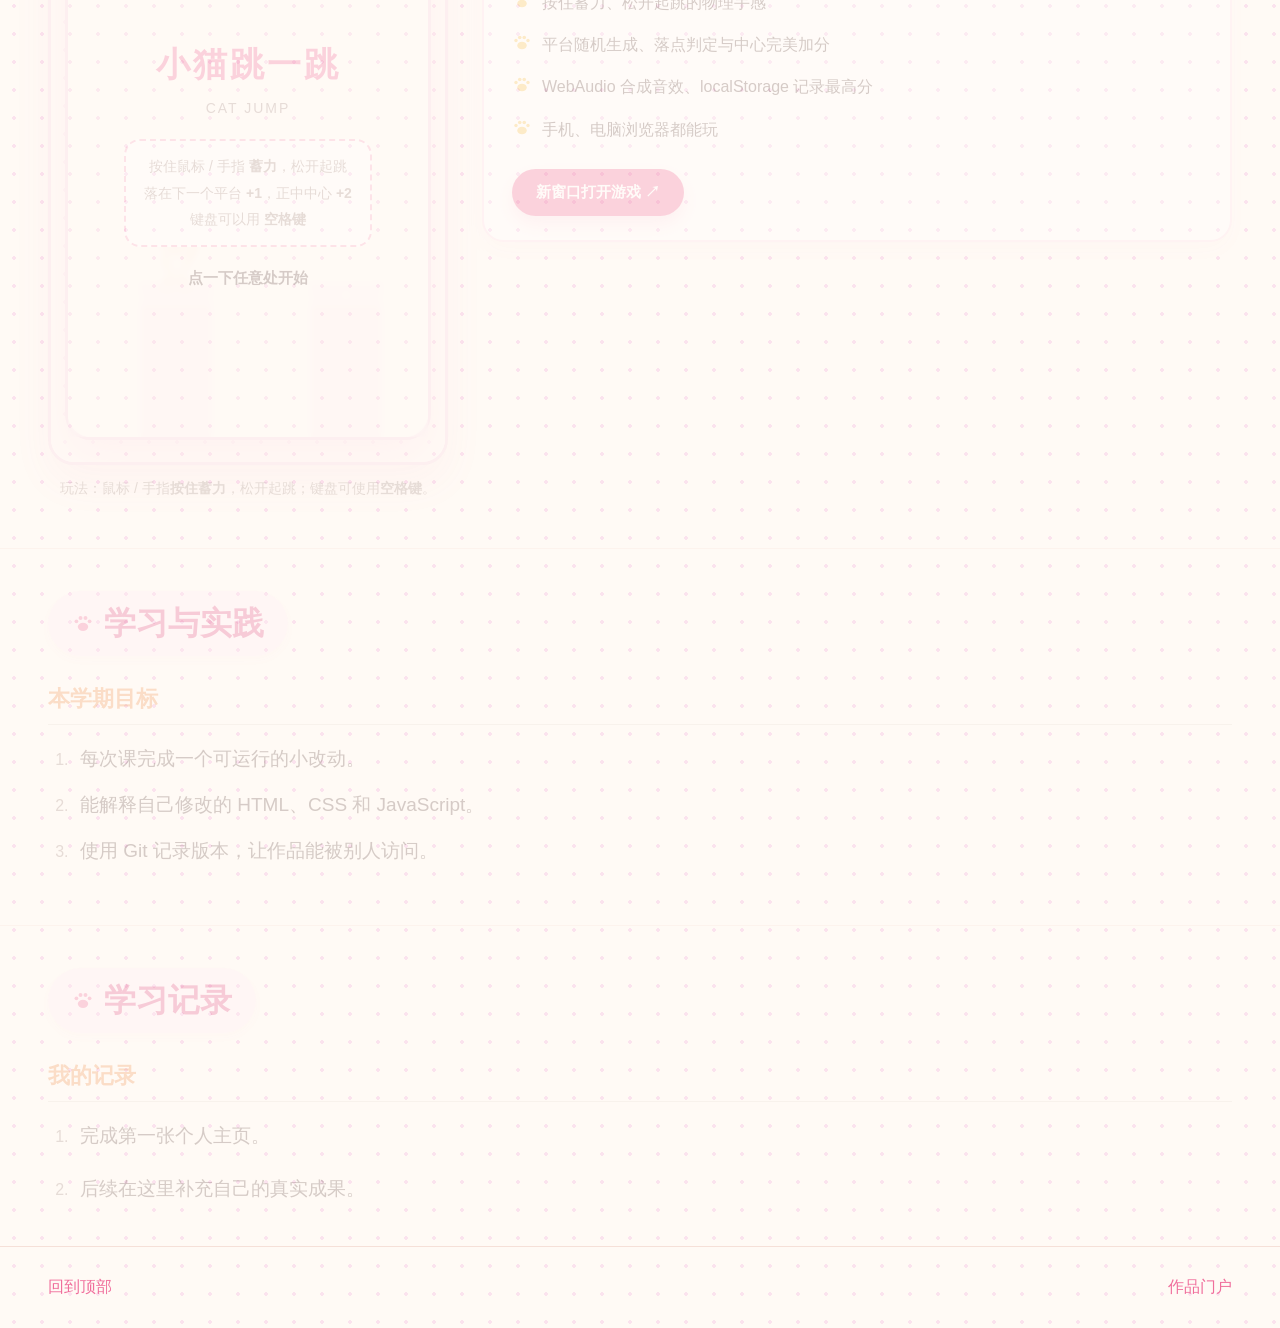
==== commit f38efe09: "update: CI/CD Study 20260928" ====
--- a/index.html
+++ b/index.html
@@ -52,6 +52,9 @@
      <a href="#portfolio">
       作品
      </a>
+     <a href="#myworks">
+      小游戏
+     </a>
      <a href="#teaching">
       教学
      </a>
@@ -248,6 +251,19 @@
         学习网页开发，用项目记录成长。
        </p>
       </div>
+      <div class="experience-item">
+       <p class="experience-heading">
+        <strong>
+         蓝桥杯 · 数字建模大赛
+        </strong>
+        <time>
+         2026
+        </time>
+       </p>
+       <p class="experience-detail">
+        参加蓝桥杯数字建模大赛，在备赛中锻炼数字建模、数据分析与团队协作能力。
+       </p>
+      </div>
      </div>
     </div>
    </section>
@@ -385,6 +401,52 @@
        </a>
       </li>
      </ol>
+    </div>
+   </section>
+   <!-- 个人作品：自己写的小猫跳一跳，点进 iframe 即可玩 -->
+   <section class="section" id="myworks">
+    <div class="container">
+     <header class="section-heading">
+      <h2>
+       个人作品
+      </h2>
+      <p class="works-notice">
+       小猫跳一跳：按住蓄力，松开跳跃，落在平台中心有额外加分。
+      </p>
+     </header>
+     <div class="myworks-content">
+      <div class="game-wrap">
+       <iframe class="game-frame" title="小猫跳一跳小游戏" src="jump-game.html"></iframe>
+       <p class="game-tip">
+        玩法：鼠标 / 手指<strong>按住蓄力</strong>，松开起跳；键盘可使用<strong>空格键</strong>。
+       </p>
+      </div>
+      <div class="game-desc">
+       <h3>
+        小猫跳一跳
+       </h3>
+       <p>
+        纯 HTML5 Canvas + JavaScript 制作的网页小游戏，无需安装，打开即玩。
+       </p>
+       <ul class="game-points">
+        <li>
+         按住蓄力、松开起跳的物理手感
+        </li>
+        <li>
+         平台随机生成、落点判定与中心完美加分
+        </li>
+        <li>
+         WebAudio 合成音效、localStorage 记录最高分
+        </li>
+        <li>
+         手机、电脑浏览器都能玩
+        </li>
+       </ul>
+       <a class="game-open" href="jump-game.html" rel="noopener" target="_blank">
+        新窗口打开游戏 ↗
+       </a>
+      </div>
+     </div>
     </div>
    </section>
    <section class="section" id="teaching">
--- a/styles.css
+++ b/styles.css
@@ -440,3 +440,23 @@
 @media print {
   .hero-decor { display: none; }
 }
+
+/* ---------- 个人作品：小猫跳一跳 ---------- */
+.myworks-content { display: grid; grid-template-columns: 400px 1fr; gap: 34px; align-items: start; }
+.game-wrap { position: sticky; top: 90px; }
+.game-frame { display: block; width: 400px; max-width: 100%; aspect-ratio: 2 / 3; border: 3px solid #f6d3e2; border-radius: 26px; background: #fffaf5; box-shadow: 0 18px 44px #f06e9c2e; }
+.game-tip { margin: 10px 0 0; font-size: 14px; color: var(--muted); text-align: center; }
+.game-desc { padding: 24px 28px; background: #fff; border: 2px solid #ffe0ec; border-radius: 22px; box-shadow: 0 8px 22px #f06e9c14; }
+.game-desc h3 { font-size: 24px; margin-bottom: 10px; }
+.game-desc p { font-size: 16px; }
+.game-points { margin: 14px 0 18px; padding: 0; list-style: none; }
+.game-points li { position: relative; padding: 6px 0 6px 30px; font-size: 16px; }
+.game-points li::before { content: ""; position: absolute; left: 0; top: 9px; width: 20px; height: 18px; background: url("data:image/svg+xml,%3Csvg xmlns='http://www.w3.org/2000/svg' viewBox='0 0 40 36'%3E%3Cellipse cx='20' cy='25' rx='9.5' ry='7.5' fill='%23f6c453'/%3E%3Ccircle cx='8' cy='15' r='3.4' fill='%23f6c453'/%3E%3Ccircle cx='15.5' cy='9' r='3.6' fill='%23f6c453'/%3E%3Ccircle cx='24.5' cy='9' r='3.6' fill='%23f6c453'/%3E%3Ccircle cx='32' cy='15' r='3.4' fill='%23f6c453'/%3E%3C/svg%3E") center/contain no-repeat; }
+.game-open { display: inline-block; padding: 9px 24px; border-radius: 999px; background: var(--accent); color: #fff; font-weight: 600; font-size: 15px; box-shadow: 0 8px 18px #f06e9c40; transition: transform .18s ease, box-shadow .18s ease; }
+.game-open:hover { text-decoration: none; color: #fff; transform: translateY(-2px); box-shadow: 0 12px 22px #f06e9c55; }
+
+@media (max-width: 1000px) {
+  .myworks-content { grid-template-columns: 1fr; gap: 22px; justify-items: center; }
+  .game-wrap { position: static; width: 100%; max-width: 400px; }
+  .game-desc { width: 100%; max-width: 400px; }
+}
